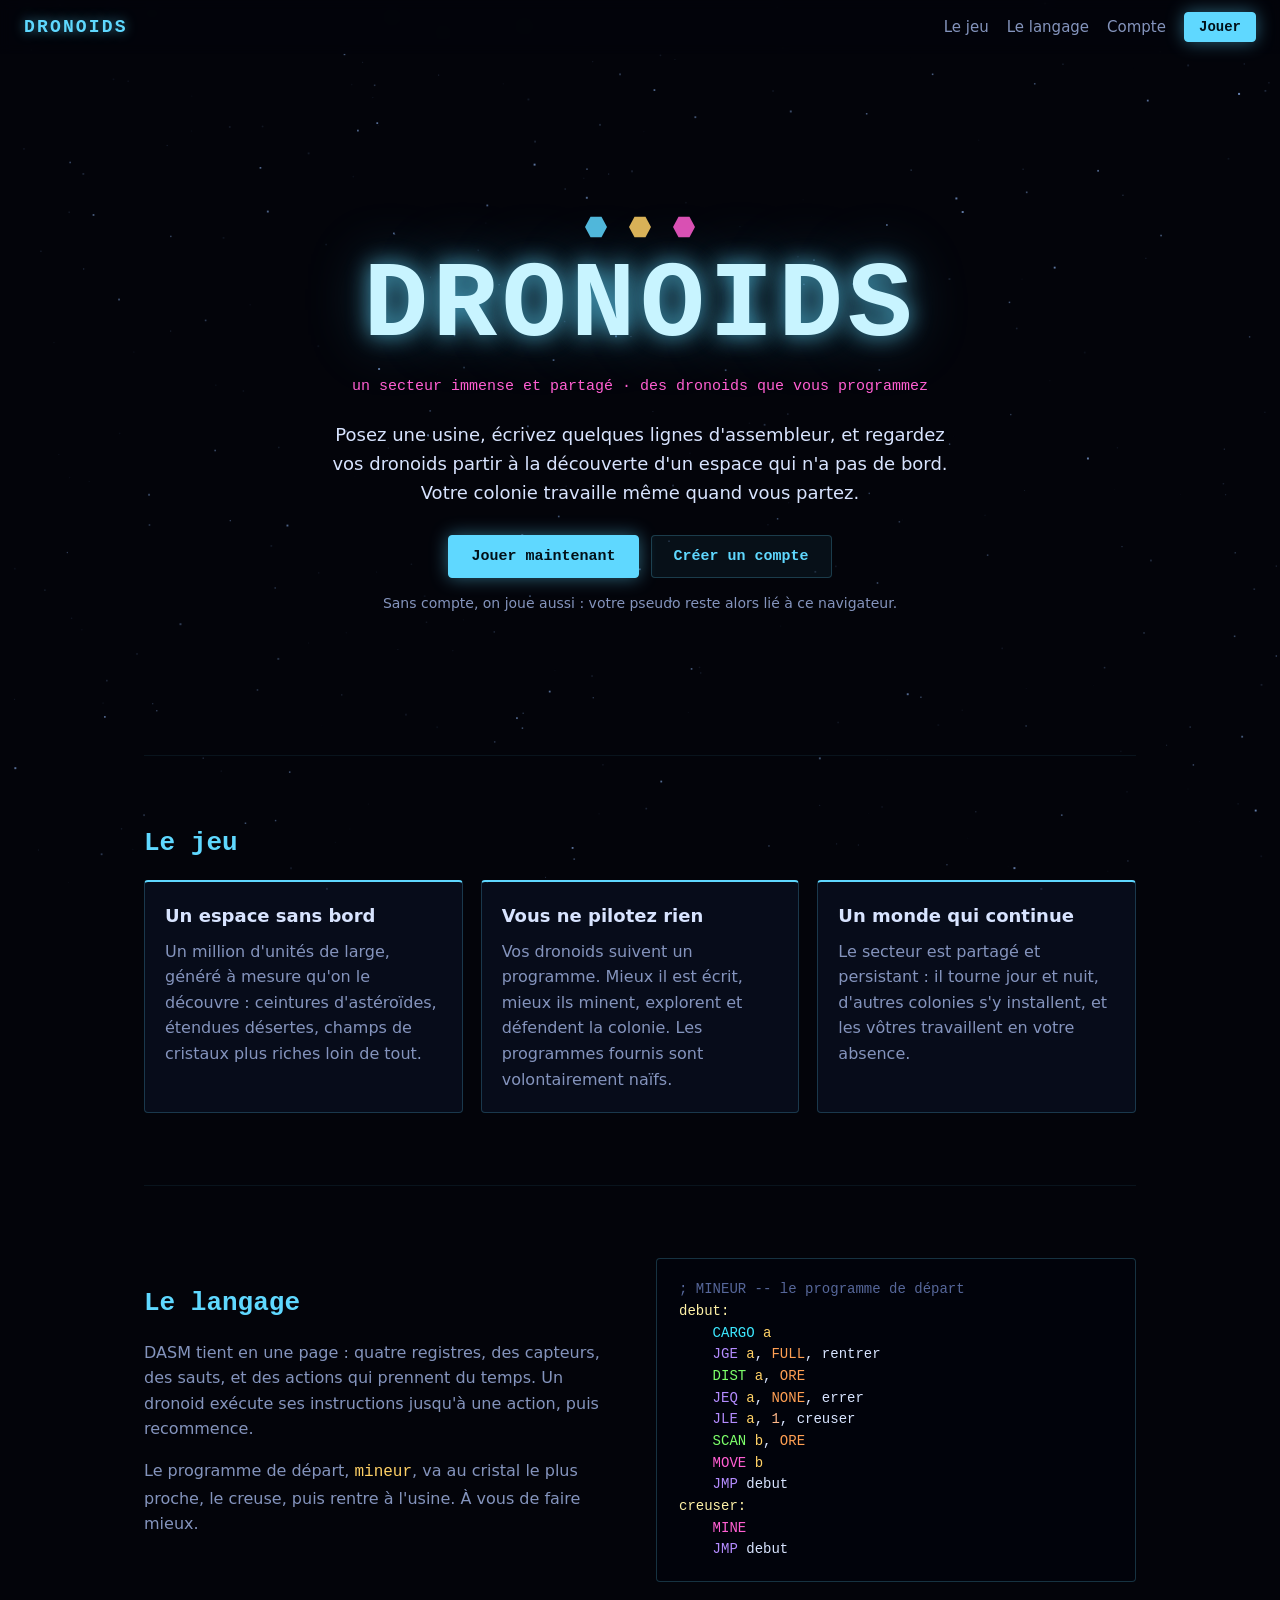
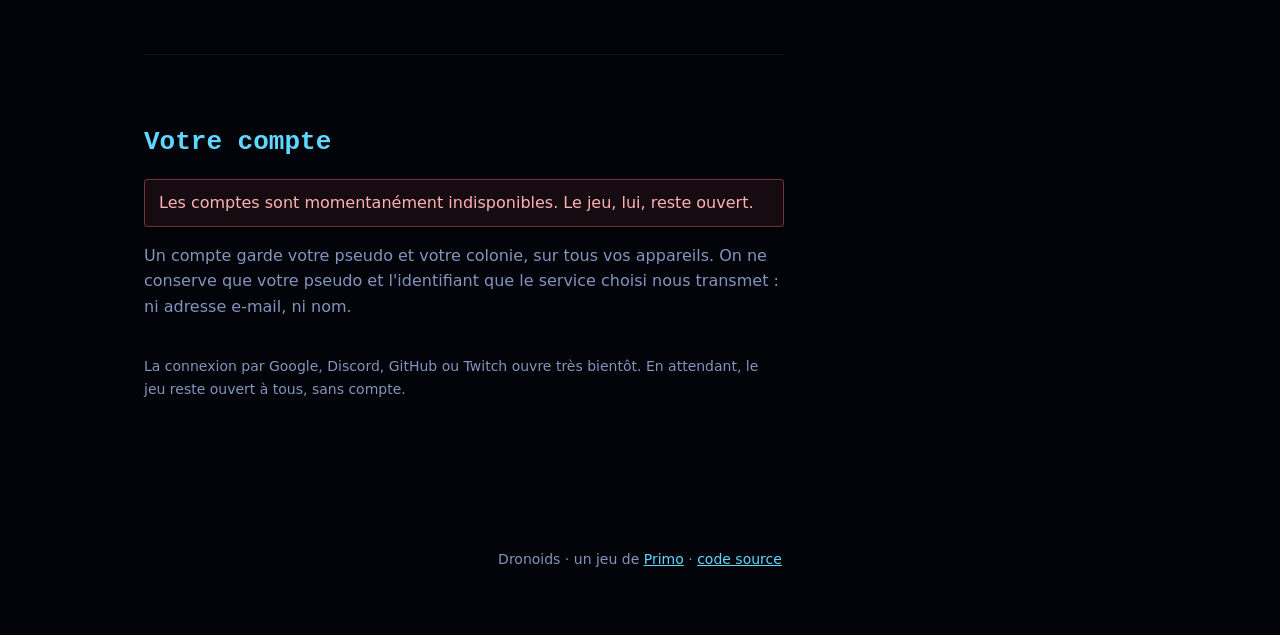
==== site/www/index.html @ c0c1394d "A site around the game, with Google, Discord, GitHub and Twitch accounts https://primo-ideas.xyz/dro" ====
<!DOCTYPE html>
<html lang="fr">
<head>
    <meta charset="utf-8">
    <meta name="viewport" content="width=device-width, initial-scale=1">
    <title>Dronoids</title>
    <meta name="description" content="Un secteur immense et partagé, où vos dronoids suivent à la lettre les programmes que vous écrivez.">
    <link rel="stylesheet" href="site.css">
</head>
<body>
    <canvas id="sky" aria-hidden="true"></canvas>

    <header class="top">
        <a class="brand" href="./">DRONOIDS</a>
        <nav>
            <a href="#jeu">Le jeu</a>
            <a href="#langage">Le langage</a>
            <a href="#compte" id="nav-account">Compte</a>
            <a class="play small" href="jouer/">Jouer</a>
        </nav>
    </header>

    <main>
        <section class="hero">
            <div class="hexes" aria-hidden="true"><span></span><span></span><span></span></div>
            <h1>DRONOIDS</h1>
            <p class="tagline">un secteur immense et partagé · des dronoids que vous programmez</p>
            <p class="lead">Posez une usine, écrivez quelques lignes d'assembleur, et regardez vos dronoids
                partir à la découverte d'un espace qui n'a pas de bord. Votre colonie travaille même quand vous partez.</p>
            <div class="actions">
                <a class="play" href="jouer/">Jouer maintenant</a>
                <a class="ghost" href="#compte" id="hero-account">Créer un compte</a>
            </div>
            <p class="note" id="hero-note">Sans compte, on joue aussi : votre pseudo reste alors lié à ce navigateur.</p>
        </section>

        <section id="jeu" class="band">
            <h2>Le jeu</h2>
            <div class="cards">
                <article>
                    <h3>Un espace sans bord</h3>
                    <p>Un million d'unités de large, généré à mesure qu'on le découvre : ceintures d'astéroïdes,
                        étendues désertes, champs de cristaux plus riches loin de tout.</p>
                </article>
                <article>
                    <h3>Vous ne pilotez rien</h3>
                    <p>Vos dronoids suivent un programme. Mieux il est écrit, mieux ils minent, explorent
                        et défendent la colonie. Les programmes fournis sont volontairement naïfs.</p>
                </article>
                <article>
                    <h3>Un monde qui continue</h3>
                    <p>Le secteur est partagé et persistant : il tourne jour et nuit, d'autres colonies s'y
                        installent, et les vôtres travaillent en votre absence.</p>
                </article>
            </div>
        </section>

        <section id="langage" class="band split">
            <div>
                <h2>Le langage</h2>
                <p>DASM tient en une page : quatre registres, des capteurs, des sauts, et des actions qui
                    prennent du temps. Un dronoid exécute ses instructions jusqu'à une action, puis recommence.</p>
                <p>Le programme de départ, <code>mineur</code>, va au cristal le plus proche, le creuse,
                    puis rentre à l'usine. À vous de faire mieux.</p>
            </div>
            <pre class="code"><span class="c">; MINEUR -- le programme de départ</span>
<span class="l">debut:</span>
    <span class="d">CARGO</span> <span class="r">a</span>
    <span class="f">JGE</span> <span class="r">a</span>, <span class="k">FULL</span>, rentrer
    <span class="s">DIST</span> <span class="r">a</span>, <span class="k">ORE</span>
    <span class="f">JEQ</span> <span class="r">a</span>, <span class="k">NONE</span>, errer
    <span class="f">JLE</span> <span class="r">a</span>, <span class="n">1</span>, creuser
    <span class="s">SCAN</span> <span class="r">b</span>, <span class="k">ORE</span>
    <span class="a">MOVE</span> <span class="r">b</span>
    <span class="f">JMP</span> debut
<span class="l">creuser:</span>
    <span class="a">MINE</span>
    <span class="f">JMP</span> debut</pre>
        </section>

        <section id="compte" class="band account">
            <h2>Votre compte</h2>
            <p class="error" id="error" hidden></p>

            <div id="signed-out" hidden>
                <p>Un compte garde votre pseudo et votre colonie, sur tous vos appareils.
                    On ne conserve que votre pseudo et l'identifiant que le service choisi nous transmet :
                    ni adresse e-mail, ni nom.</p>
                <div class="providers" id="providers"></div>
                <p class="note" id="no-provider" hidden>La connexion par Google, Discord, GitHub ou Twitch
                    ouvre très bientôt. En attendant, le jeu reste ouvert à tous, sans compte.</p>
            </div>

            <form id="choose" hidden>
                <p>Dernière étape : le pseudo sous lequel les autres colonies vous verront.
                    Il ne se change pas ensuite.</p>
                <label for="pseudo">Pseudo</label>
                <div class="row">
                    <input id="pseudo" name="pseudo" maxlength="20" minlength="3" autocomplete="nickname" required>
                    <button type="submit" class="play">Valider</button>
                </div>
                <p class="note" id="guest-note" hidden></p>
            </form>

            <div id="signed-in" hidden>
                <p class="welcome">Connecté en tant que <strong id="who"></strong>.</p>
                <div class="actions">
                    <a class="play" href="jouer/">Jouer</a>
                    <button type="button" class="ghost" id="logout">Se déconnecter</button>
                </div>
                <div class="linked">
                    <p>Services reliés : <span id="linked"></span></p>
                    <div class="providers small" id="more-providers"></div>
                </div>
                <details class="danger">
                    <summary>Supprimer le compte</summary>
                    <p>Le compte, le pseudo et les services reliés sont effacés. La colonie reste dans le secteur,
                        sous ce nom, mais plus personne ne pourra la reprendre.</p>
                    <button type="button" id="delete">Supprimer définitivement</button>
                </details>
            </div>
        </section>
    </main>

    <footer>
        <p>Dronoids · un jeu de <a href="https://primo-ideas.xyz/">Primo</a> ·
            <a href="https://github.com/primo-ideas/dronoids">code source</a></p>
    </footer>

    <script src="site.js"></script>
</body>
</html>
---- site/www/site.css ----
:root {
    --bg: #03040a;
    --panel: rgba(10, 16, 34, 0.72);
    --edge: rgba(95, 216, 255, 0.22);
    --text: #d8e4ff;
    --dim: #8494bd;
    --accent: #5fd8ff;
    --pink: #ff5fd2;
    --ore: #ffd166;
    --good: #7dff6a;
    --bad: #ff6b6b;
    --mono: "Fira Mono", ui-monospace, Menlo, Consolas, monospace;
}

* { box-sizing: border-box; }

html { scroll-behavior: smooth; }

body {
    margin: 0;
    background: var(--bg);
    color: var(--text);
    font: 16px/1.6 system-ui, -apple-system, "Segoe UI", sans-serif;
    overflow-x: hidden;
}

#sky {
    position: fixed;
    inset: 0;
    width: 100%;
    height: 100%;
    z-index: -1;
}

a { color: var(--accent); }

.top {
    position: sticky;
    top: 0;
    display: flex;
    align-items: center;
    justify-content: space-between;
    gap: 16px;
    padding: 12px 24px;
    background: rgba(3, 4, 10, 0.8);
    backdrop-filter: blur(6px);
    z-index: 2;
}

.brand {
    font: 600 18px var(--mono);
    letter-spacing: 0.12em;
    color: var(--accent);
    text-decoration: none;
    text-shadow: 0 0 12px rgba(95, 216, 255, 0.6);
}

nav { display: flex; align-items: center; gap: 18px; flex-wrap: wrap; }
nav a { color: var(--dim); text-decoration: none; font-size: 15px; }
nav a:hover { color: var(--text); }

main { max-width: 1040px; margin: 0 auto; padding: 0 24px; }

.hero { text-align: center; padding: 18vh 0 14vh; }

.hexes { display: flex; justify-content: center; gap: 22px; margin-bottom: 14px; }
.hexes span {
    width: 22px;
    height: 22px;
    clip-path: polygon(25% 3%, 75% 3%, 100% 50%, 75% 97%, 25% 97%, 0 50%);
    background: var(--accent);
    opacity: 0.85;
    animation: turn 9s linear infinite;
}
.hexes span:nth-child(2) { background: var(--ore); animation-duration: 13s; }
.hexes span:nth-child(3) { background: var(--pink); animation-direction: reverse; }
@keyframes turn { to { transform: rotate(360deg); } }

h1 {
    margin: 0;
    font: 600 clamp(48px, 11vw, 108px) / 1 var(--mono);
    letter-spacing: 0.04em;
    color: #c8f4ff;
    text-shadow: 0 0 22px rgba(95, 216, 255, 0.75), 0 0 60px rgba(95, 216, 255, 0.35);
}

.tagline { color: var(--pink); font: 15px var(--mono); margin: 18px 0 26px; }
.lead { max-width: 620px; margin: 0 auto; color: var(--text); font-size: 18px; }

.actions { display: flex; justify-content: center; gap: 12px; flex-wrap: wrap; margin-top: 28px; }

.play, .ghost, button {
    display: inline-block;
    padding: 12px 22px;
    border-radius: 4px;
    font: 600 15px var(--mono);
    text-decoration: none;
    cursor: pointer;
}
.play {
    color: #021018;
    background: var(--accent);
    border: 1px solid var(--accent);
    box-shadow: 0 0 18px rgba(95, 216, 255, 0.45);
}
.play:hover { box-shadow: 0 0 28px rgba(95, 216, 255, 0.75); }
.play.small { padding: 6px 14px; font-size: 14px; color: #021018; }
.ghost, button {
    color: var(--accent);
    background: rgba(95, 216, 255, 0.06);
    border: 1px solid var(--edge);
}
.ghost:hover, button:hover { background: rgba(95, 216, 255, 0.14); }

.note { color: var(--dim); font-size: 14px; }

.band { padding: 72px 0; border-top: 1px solid rgba(95, 216, 255, 0.08); }
h2 { font: 600 26px var(--mono); color: var(--accent); margin: 0 0 22px; }
h3 { margin: 0 0 8px; font-size: 18px; }

.cards { display: grid; grid-template-columns: repeat(auto-fit, minmax(240px, 1fr)); gap: 18px; }
.cards article {
    padding: 20px;
    background: var(--panel);
    border: 1px solid var(--edge);
    border-top: 2px solid var(--accent);
    border-radius: 4px;
}
.cards article p { color: var(--dim); margin: 0; }

.split { display: grid; grid-template-columns: 1fr 1fr; gap: 32px; align-items: center; }
.split p { color: var(--dim); }
code { font-family: var(--mono); color: var(--ore); }

.code {
    margin: 0;
    padding: 20px 22px;
    background: rgba(2, 4, 12, 0.92);
    border: 1px solid var(--edge);
    border-radius: 4px;
    font: 14px/1.55 var(--mono);
    color: var(--text);
    overflow-x: auto;
}
.code .c { color: #56679a; }
.code .l { color: #fff2a8; }
.code .r { color: #ffd166; }
.code .k { color: #ff9f53; }
.code .n { color: #ffb88a; }
.code .a { color: #ff5fd2; }
.code .s { color: #7dff6a; }
.code .d { color: #3ce8ff; }
.code .f { color: #b48cff; }

.account { max-width: 640px; }
.account > div > p, .account form > p { color: var(--dim); }
.account .actions { justify-content: flex-start; }
.providers { display: flex; flex-wrap: wrap; gap: 10px; margin: 18px 0; }
.providers a {
    display: inline-flex;
    align-items: center;
    gap: 10px;
    padding: 11px 18px;
    border: 1px solid var(--edge);
    border-radius: 4px;
    background: var(--panel);
    color: var(--text);
    text-decoration: none;
    font-weight: 600;
}
.providers a:hover { border-color: var(--accent); }
.providers.small a { padding: 7px 12px; font-size: 14px; font-weight: 500; }
.providers .dot { width: 10px; height: 10px; border-radius: 50%; }

label { display: block; font: 13px var(--mono); color: var(--dim); margin-bottom: 6px; }
.row { display: flex; gap: 10px; }
input {
    flex: 1;
    min-width: 0;
    padding: 12px 14px;
    border: 1px solid var(--edge);
    border-radius: 4px;
    background: rgba(0, 0, 0, 0.5);
    color: var(--text);
    font: 17px var(--mono);
}
input:focus { outline: none; border-color: var(--accent); }

.error {
    padding: 10px 14px;
    border: 1px solid rgba(255, 107, 107, 0.4);
    border-radius: 4px;
    background: rgba(255, 107, 107, 0.08);
    color: #ffb3b3;
}
.welcome { font-size: 18px; color: var(--text) !important; }
.welcome strong { color: var(--accent); font-family: var(--mono); }
.linked { margin-top: 28px; }
.linked p { margin: 0; }

.danger { margin-top: 36px; color: var(--dim); }
.danger summary { cursor: pointer; font-size: 14px; }
.danger button { color: var(--bad); border-color: rgba(255, 107, 107, 0.4); background: rgba(255, 107, 107, 0.06); }

footer { text-align: center; color: var(--dim); font-size: 14px; padding: 48px 24px; }

@media (max-width: 720px) {
    .top { padding: 10px 16px; }
    nav a:not(.play) { display: none; }
    main { padding: 0 16px; }
    .hero { padding: 12vh 0 10vh; }
    .split { grid-template-columns: 1fr; }
    .row { flex-direction: column; }
}

@media (prefers-reduced-motion: reduce) {
    html { scroll-behavior: auto; }
    .hexes span { animation: none; }
}
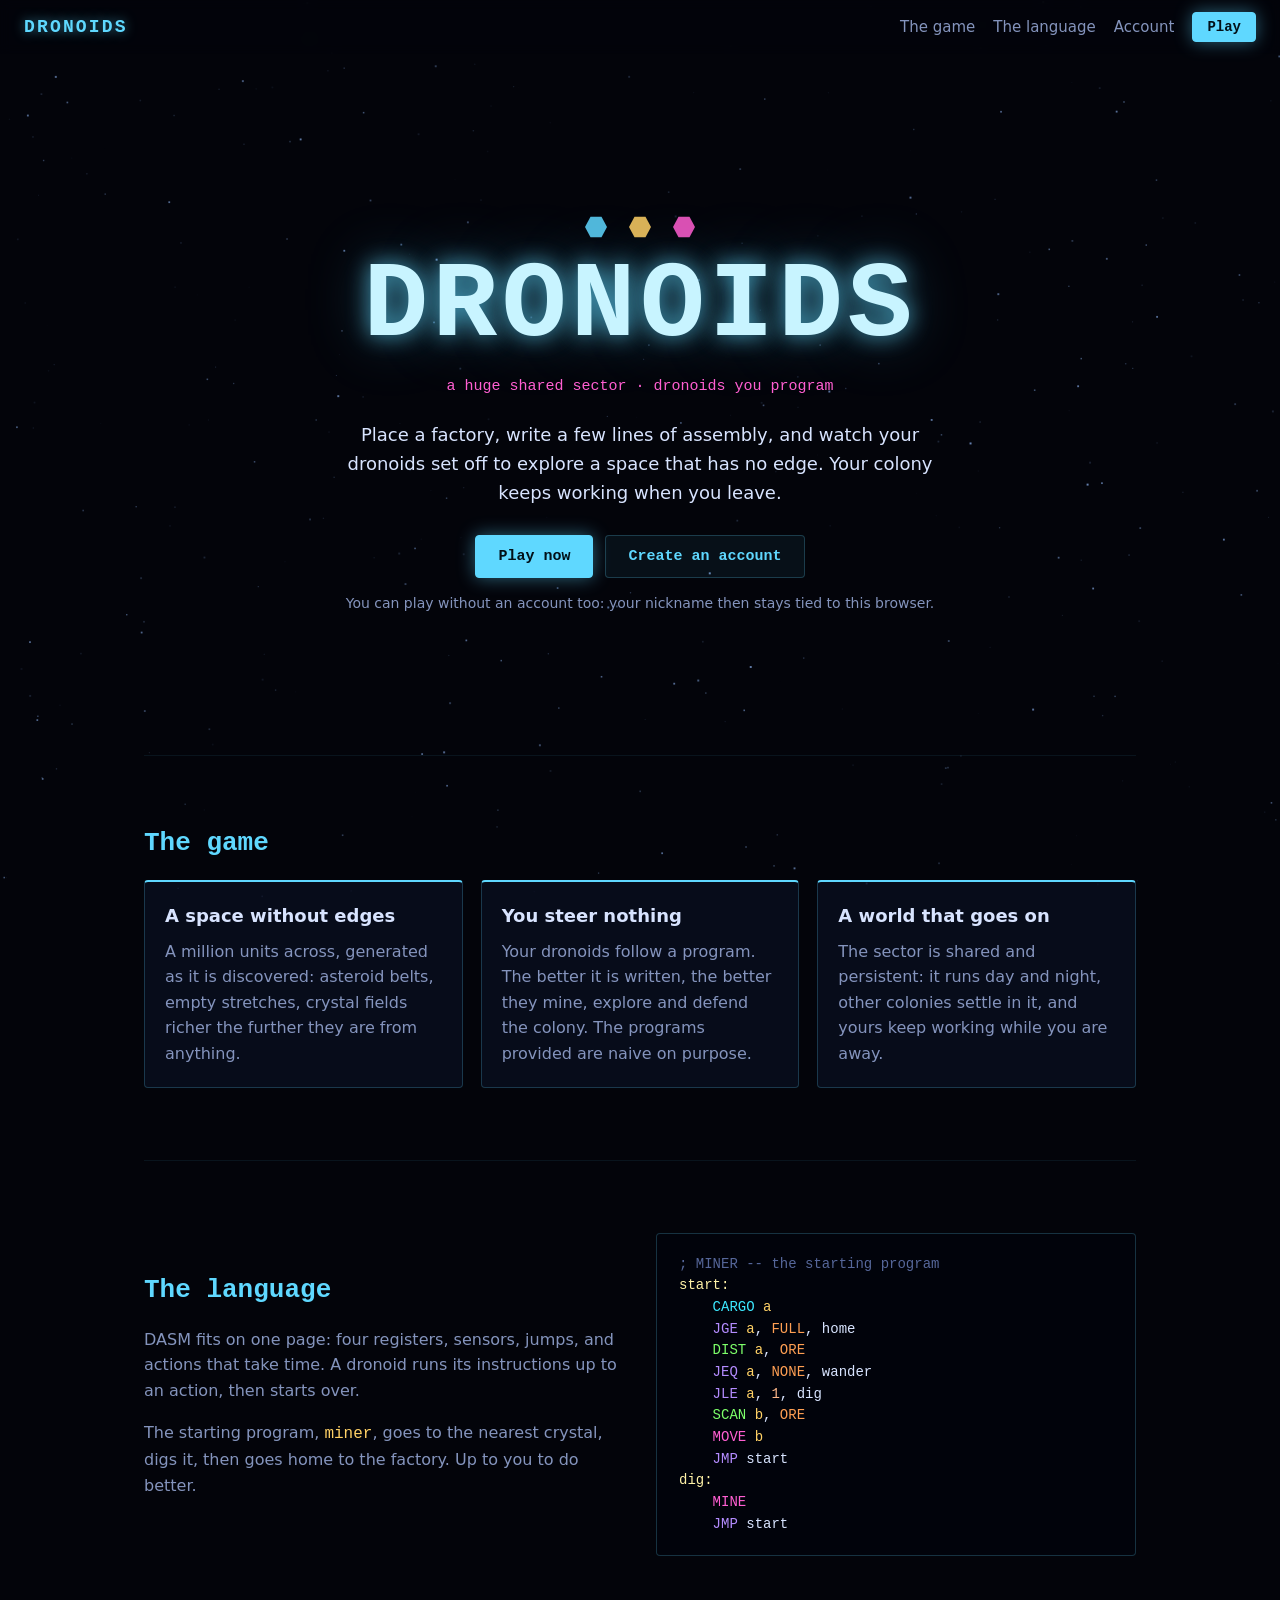
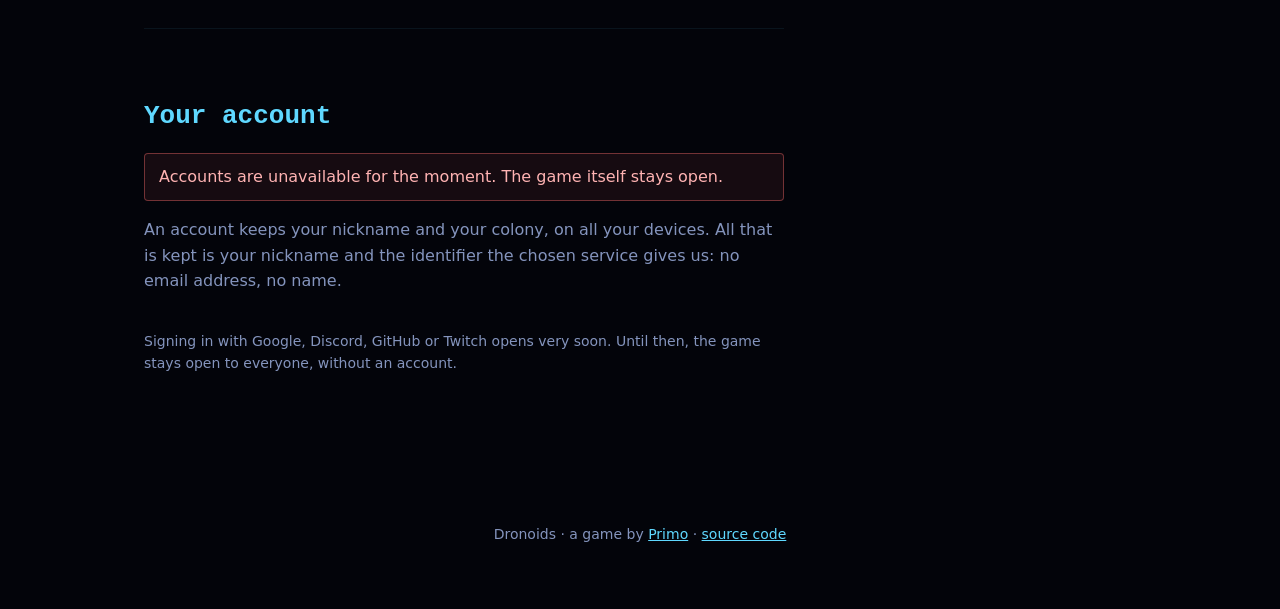
==== commit 6e3fdecc: "Translate the game, the site and the repository into English Everything a player reads, and everythi" ====
--- a/site/www/index.html
+++ b/site/www/index.html
@@ -1,10 +1,10 @@
 <!DOCTYPE html>
-<html lang="fr">
+<html lang="en">
 <head>
     <meta charset="utf-8">
     <meta name="viewport" content="width=device-width, initial-scale=1">
     <title>Dronoids</title>
-    <meta name="description" content="Un secteur immense et partagé, où vos dronoids suivent à la lettre les programmes que vous écrivez.">
+    <meta name="description" content="A huge shared sector, where your dronoids follow to the letter the programs you write.">
     <link rel="stylesheet" href="site.css">
 </head>
 <body>
@@ -13,10 +13,10 @@
     <header class="top">
         <a class="brand" href="./">DRONOIDS</a>
         <nav>
-            <a href="#jeu">Le jeu</a>
-            <a href="#langage">Le langage</a>
-            <a href="#compte" id="nav-account">Compte</a>
-            <a class="play small" href="jouer/">Jouer</a>
+            <a href="#game">The game</a>
+            <a href="#language">The language</a>
+            <a href="#account" id="nav-account">Account</a>
+            <a class="play small" href="play/">Play</a>
         </nav>
     </header>
 
@@ -24,107 +24,107 @@
         <section class="hero">
             <div class="hexes" aria-hidden="true"><span></span><span></span><span></span></div>
             <h1>DRONOIDS</h1>
-            <p class="tagline">un secteur immense et partagé · des dronoids que vous programmez</p>
-            <p class="lead">Posez une usine, écrivez quelques lignes d'assembleur, et regardez vos dronoids
-                partir à la découverte d'un espace qui n'a pas de bord. Votre colonie travaille même quand vous partez.</p>
+            <p class="tagline">a huge shared sector · dronoids you program</p>
+            <p class="lead">Place a factory, write a few lines of assembly, and watch your dronoids
+                set off to explore a space that has no edge. Your colony keeps working when you leave.</p>
             <div class="actions">
-                <a class="play" href="jouer/">Jouer maintenant</a>
-                <a class="ghost" href="#compte" id="hero-account">Créer un compte</a>
+                <a class="play" href="play/">Play now</a>
+                <a class="ghost" href="#account" id="hero-account">Create an account</a>
             </div>
-            <p class="note" id="hero-note">Sans compte, on joue aussi : votre pseudo reste alors lié à ce navigateur.</p>
+            <p class="note" id="hero-note">You can play without an account too: your nickname then stays tied to this browser.</p>
         </section>
 
-        <section id="jeu" class="band">
-            <h2>Le jeu</h2>
+        <section id="game" class="band">
+            <h2>The game</h2>
             <div class="cards">
                 <article>
-                    <h3>Un espace sans bord</h3>
-                    <p>Un million d'unités de large, généré à mesure qu'on le découvre : ceintures d'astéroïdes,
-                        étendues désertes, champs de cristaux plus riches loin de tout.</p>
+                    <h3>A space without edges</h3>
+                    <p>A million units across, generated as it is discovered: asteroid belts,
+                        empty stretches, crystal fields richer the further they are from anything.</p>
                 </article>
                 <article>
-                    <h3>Vous ne pilotez rien</h3>
-                    <p>Vos dronoids suivent un programme. Mieux il est écrit, mieux ils minent, explorent
-                        et défendent la colonie. Les programmes fournis sont volontairement naïfs.</p>
+                    <h3>You steer nothing</h3>
+                    <p>Your dronoids follow a program. The better it is written, the better they mine, explore
+                        and defend the colony. The programs provided are naive on purpose.</p>
                 </article>
                 <article>
-                    <h3>Un monde qui continue</h3>
-                    <p>Le secteur est partagé et persistant : il tourne jour et nuit, d'autres colonies s'y
-                        installent, et les vôtres travaillent en votre absence.</p>
+                    <h3>A world that goes on</h3>
+                    <p>The sector is shared and persistent: it runs day and night, other colonies settle
+                        in it, and yours keep working while you are away.</p>
                 </article>
             </div>
         </section>
 
-        <section id="langage" class="band split">
+        <section id="language" class="band split">
             <div>
-                <h2>Le langage</h2>
-                <p>DASM tient en une page : quatre registres, des capteurs, des sauts, et des actions qui
-                    prennent du temps. Un dronoid exécute ses instructions jusqu'à une action, puis recommence.</p>
-                <p>Le programme de départ, <code>mineur</code>, va au cristal le plus proche, le creuse,
-                    puis rentre à l'usine. À vous de faire mieux.</p>
+                <h2>The language</h2>
+                <p>DASM fits on one page: four registers, sensors, jumps, and actions that
+                    take time. A dronoid runs its instructions up to an action, then starts over.</p>
+                <p>The starting program, <code>miner</code>, goes to the nearest crystal, digs it,
+                    then goes home to the factory. Up to you to do better.</p>
             </div>
-            <pre class="code"><span class="c">; MINEUR -- le programme de départ</span>
-<span class="l">debut:</span>
+            <pre class="code"><span class="c">; MINER -- the starting program</span>
+<span class="l">start:</span>
     <span class="d">CARGO</span> <span class="r">a</span>
-    <span class="f">JGE</span> <span class="r">a</span>, <span class="k">FULL</span>, rentrer
+    <span class="f">JGE</span> <span class="r">a</span>, <span class="k">FULL</span>, home
     <span class="s">DIST</span> <span class="r">a</span>, <span class="k">ORE</span>
-    <span class="f">JEQ</span> <span class="r">a</span>, <span class="k">NONE</span>, errer
-    <span class="f">JLE</span> <span class="r">a</span>, <span class="n">1</span>, creuser
+    <span class="f">JEQ</span> <span class="r">a</span>, <span class="k">NONE</span>, wander
+    <span class="f">JLE</span> <span class="r">a</span>, <span class="n">1</span>, dig
     <span class="s">SCAN</span> <span class="r">b</span>, <span class="k">ORE</span>
     <span class="a">MOVE</span> <span class="r">b</span>
-    <span class="f">JMP</span> debut
-<span class="l">creuser:</span>
+    <span class="f">JMP</span> start
+<span class="l">dig:</span>
     <span class="a">MINE</span>
-    <span class="f">JMP</span> debut</pre>
+    <span class="f">JMP</span> start</pre>
         </section>
 
-        <section id="compte" class="band account">
-            <h2>Votre compte</h2>
+        <section id="account" class="band account">
+            <h2>Your account</h2>
             <p class="error" id="error" hidden></p>
 
             <div id="signed-out" hidden>
-                <p>Un compte garde votre pseudo et votre colonie, sur tous vos appareils.
-                    On ne conserve que votre pseudo et l'identifiant que le service choisi nous transmet :
-                    ni adresse e-mail, ni nom.</p>
+                <p>An account keeps your nickname and your colony, on all your devices.
+                    All that is kept is your nickname and the identifier the chosen service gives us:
+                    no email address, no name.</p>
                 <div class="providers" id="providers"></div>
-                <p class="note" id="no-provider" hidden>La connexion par Google, Discord, GitHub ou Twitch
-                    ouvre très bientôt. En attendant, le jeu reste ouvert à tous, sans compte.</p>
+                <p class="note" id="no-provider" hidden>Signing in with Google, Discord, GitHub or Twitch
+                    opens very soon. Until then, the game stays open to everyone, without an account.</p>
             </div>
 
             <form id="choose" hidden>
-                <p>Dernière étape : le pseudo sous lequel les autres colonies vous verront.
-                    Il ne se change pas ensuite.</p>
-                <label for="pseudo">Pseudo</label>
+                <p>One last step: the nickname the other colonies will see you under.
+                    It cannot be changed afterwards.</p>
+                <label for="nickname">Nickname</label>
                 <div class="row">
-                    <input id="pseudo" name="pseudo" maxlength="20" minlength="3" autocomplete="nickname" required>
-                    <button type="submit" class="play">Valider</button>
+                    <input id="nickname" name="nickname" maxlength="20" minlength="3" autocomplete="nickname" required>
+                    <button type="submit" class="play">Confirm</button>
                 </div>
                 <p class="note" id="guest-note" hidden></p>
             </form>
 
             <div id="signed-in" hidden>
-                <p class="welcome">Connecté en tant que <strong id="who"></strong>.</p>
+                <p class="welcome">Signed in as <strong id="who"></strong>.</p>
                 <div class="actions">
-                    <a class="play" href="jouer/">Jouer</a>
-                    <button type="button" class="ghost" id="logout">Se déconnecter</button>
+                    <a class="play" href="play/">Play</a>
+                    <button type="button" class="ghost" id="logout">Sign out</button>
                 </div>
                 <div class="linked">
-                    <p>Services reliés : <span id="linked"></span></p>
+                    <p>Linked services: <span id="linked"></span></p>
                     <div class="providers small" id="more-providers"></div>
                 </div>
                 <details class="danger">
-                    <summary>Supprimer le compte</summary>
-                    <p>Le compte, le pseudo et les services reliés sont effacés. La colonie reste dans le secteur,
-                        sous ce nom, mais plus personne ne pourra la reprendre.</p>
-                    <button type="button" id="delete">Supprimer définitivement</button>
+                    <summary>Delete the account</summary>
+                    <p>The account, the nickname and the linked services are erased. The colony stays in the sector,
+                        under that name, but nobody will ever be able to take it back.</p>
+                    <button type="button" id="delete">Delete for good</button>
                 </details>
             </div>
         </section>
     </main>
 
     <footer>
-        <p>Dronoids · un jeu de <a href="https://primo-ideas.xyz/">Primo</a> ·
-            <a href="https://github.com/primo-ideas/dronoids">code source</a></p>
+        <p>Dronoids · a game by <a href="https://primo-ideas.xyz/">Primo</a> ·
+            <a href="https://github.com/primo-ideas/dronoids">source code</a></p>
     </footer>
 
     <script src="site.js"></script>
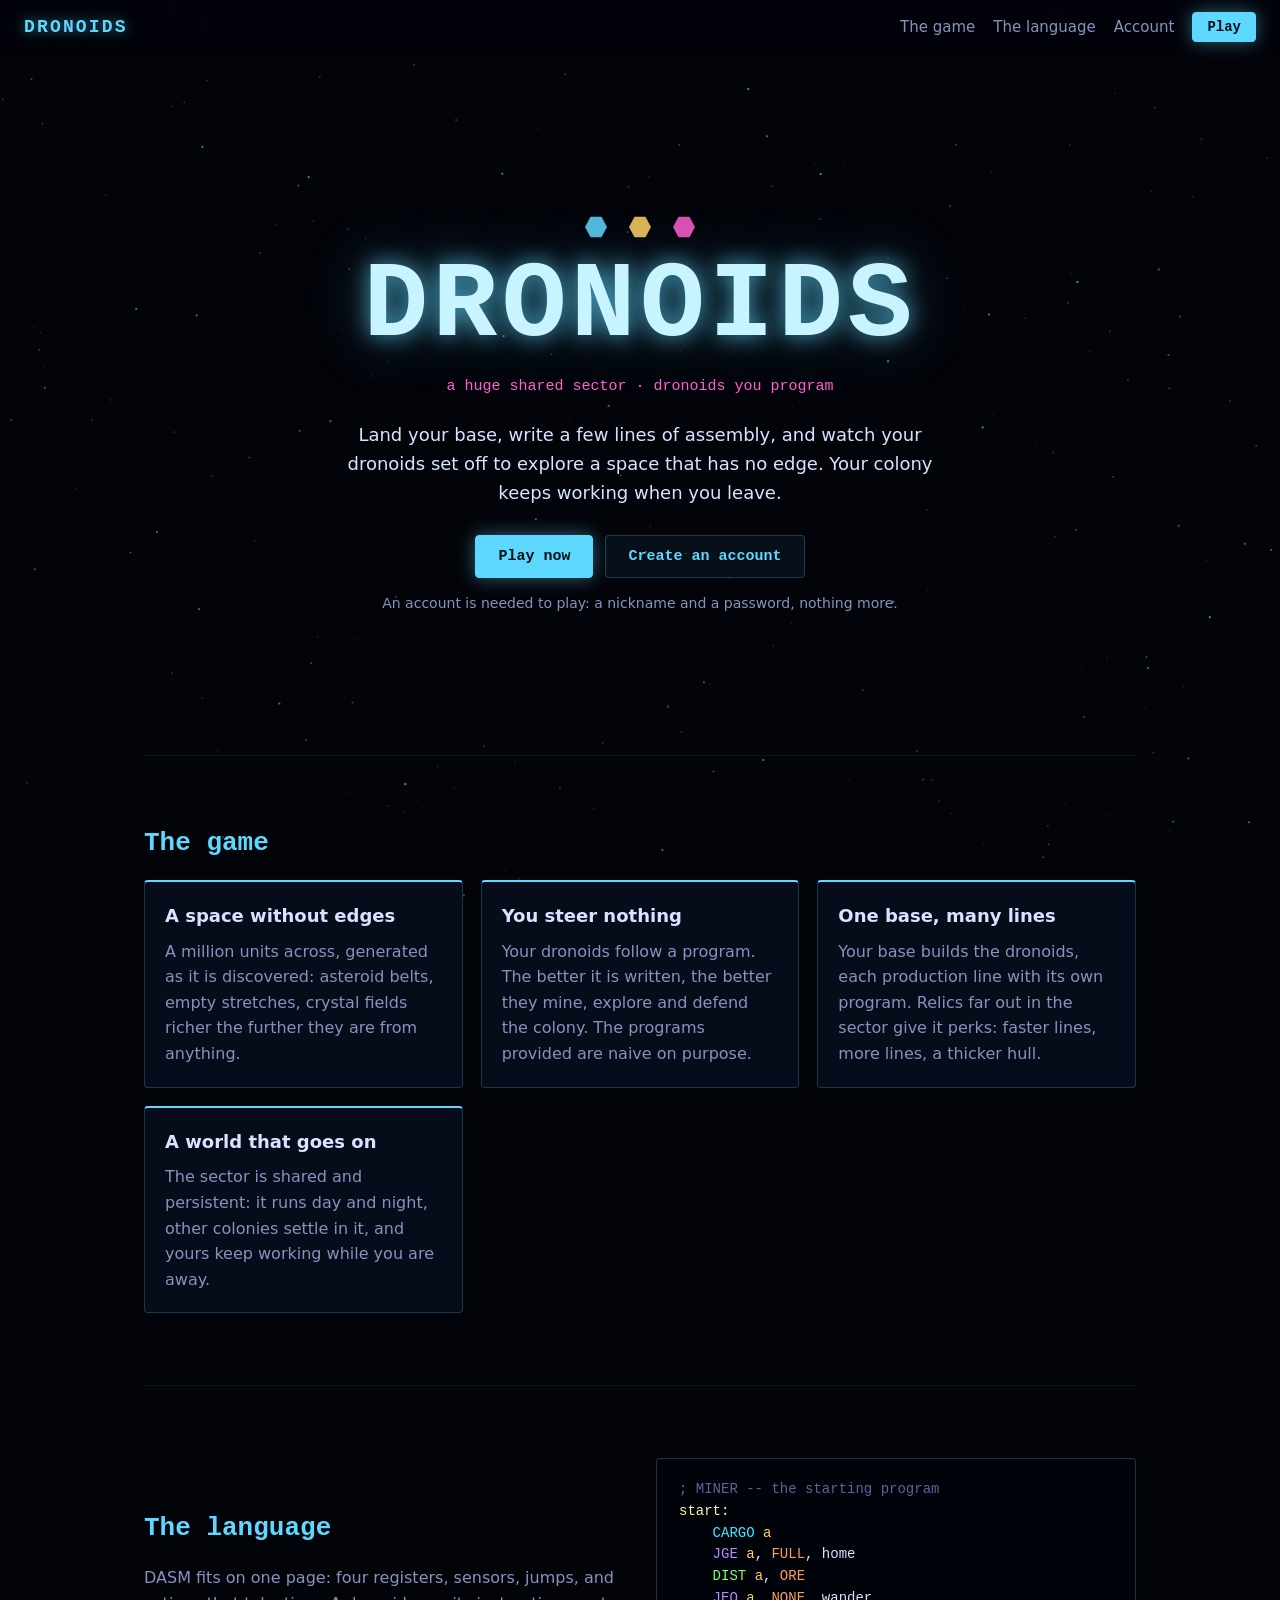
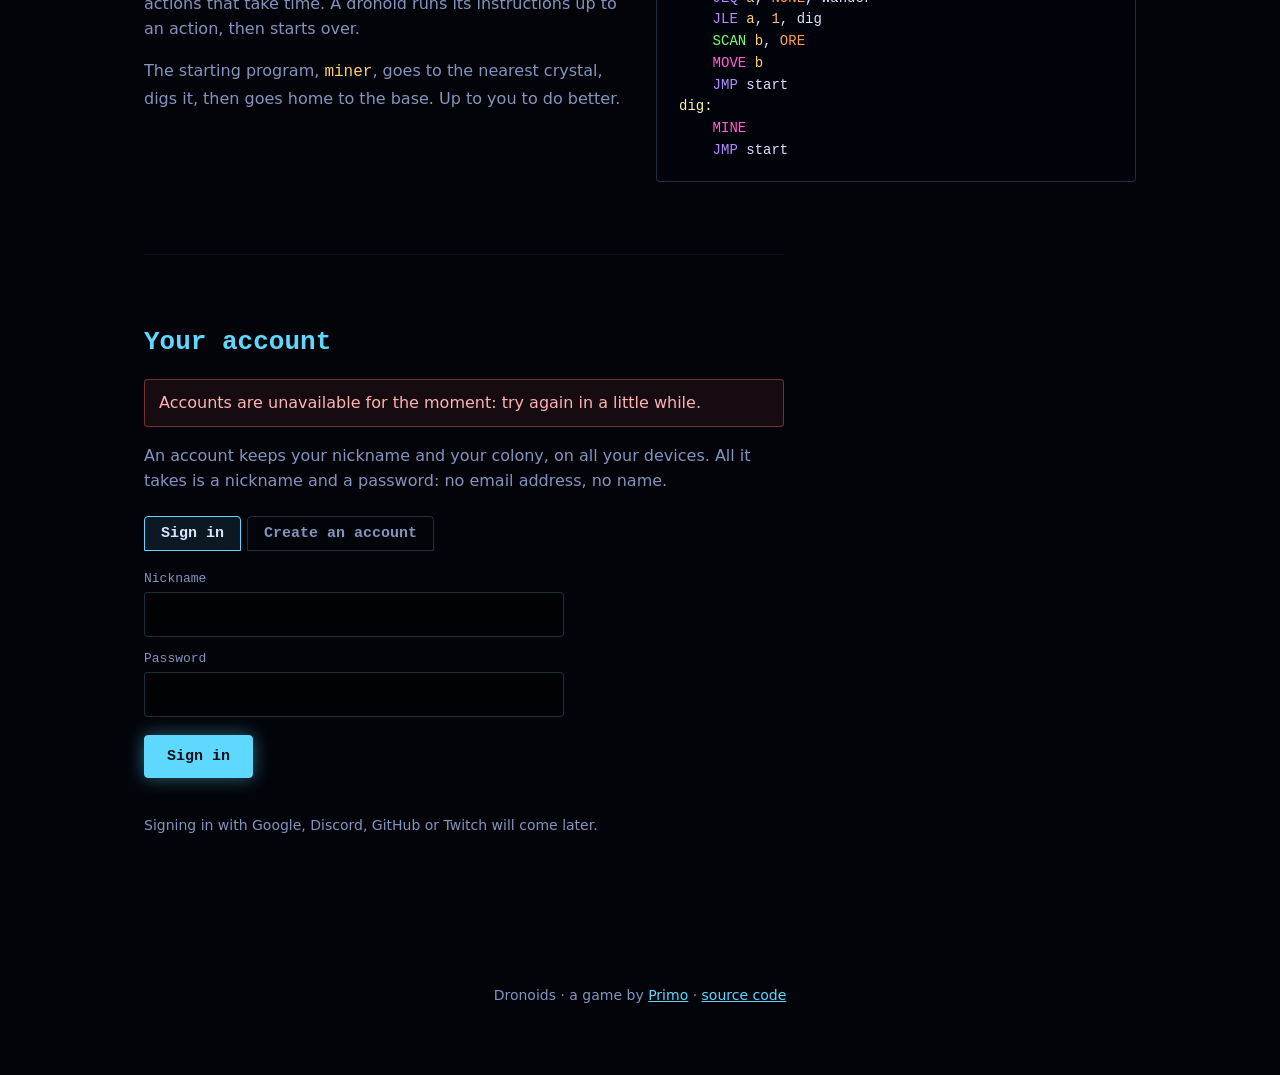
==== commit 0790c32c: "Accounts required; one central base with production lines and perks Playing in the shared sector now" ====
--- a/site/www/index.html
+++ b/site/www/index.html
@@ -25,13 +25,13 @@
             <div class="hexes" aria-hidden="true"><span></span><span></span><span></span></div>
             <h1>DRONOIDS</h1>
             <p class="tagline">a huge shared sector · dronoids you program</p>
-            <p class="lead">Place a factory, write a few lines of assembly, and watch your dronoids
+            <p class="lead">Land your base, write a few lines of assembly, and watch your dronoids
                 set off to explore a space that has no edge. Your colony keeps working when you leave.</p>
             <div class="actions">
                 <a class="play" href="play/">Play now</a>
                 <a class="ghost" href="#account" id="hero-account">Create an account</a>
             </div>
-            <p class="note" id="hero-note">You can play without an account too: your nickname then stays tied to this browser.</p>
+            <p class="note" id="hero-note">An account is needed to play: a nickname and a password, nothing more.</p>
         </section>
 
         <section id="game" class="band">
@@ -48,6 +48,11 @@
                         and defend the colony. The programs provided are naive on purpose.</p>
                 </article>
                 <article>
+                    <h3>One base, many lines</h3>
+                    <p>Your base builds the dronoids, each production line with its own program.
+                        Relics far out in the sector give it perks: faster lines, more lines, a thicker hull.</p>
+                </article>
+                <article>
                     <h3>A world that goes on</h3>
                     <p>The sector is shared and persistent: it runs day and night, other colonies settle
                         in it, and yours keep working while you are away.</p>
@@ -61,7 +66,7 @@
                 <p>DASM fits on one page: four registers, sensors, jumps, and actions that
                     take time. A dronoid runs its instructions up to an action, then starts over.</p>
                 <p>The starting program, <code>miner</code>, goes to the nearest crystal, digs it,
-                    then goes home to the factory. Up to you to do better.</p>
+                    then goes home to the base. Up to you to do better.</p>
             </div>
             <pre class="code"><span class="c">; MINER -- the starting program</span>
 <span class="l">start:</span>
@@ -84,11 +89,31 @@
 
             <div id="signed-out" hidden>
                 <p>An account keeps your nickname and your colony, on all your devices.
-                    All that is kept is your nickname and the identifier the chosen service gives us:
-                    no email address, no name.</p>
+                    All it takes is a nickname and a password: no email address, no name.</p>
+                <div class="tabs" role="tablist">
+                    <button type="button" class="tab" id="tab-signin" role="tab">Sign in</button>
+                    <button type="button" class="tab" id="tab-register" role="tab">Create an account</button>
+                </div>
+                <form id="signin" class="stack" hidden>
+                    <label for="signin-nickname">Nickname</label>
+                    <input id="signin-nickname" maxlength="20" autocomplete="username" required>
+                    <label for="signin-password">Password</label>
+                    <input id="signin-password" type="password" maxlength="128" autocomplete="current-password" required>
+                    <button type="submit" class="play">Sign in</button>
+                </form>
+                <form id="register" class="stack" hidden>
+                    <label for="register-nickname">Nickname</label>
+                    <input id="register-nickname" minlength="3" maxlength="20" autocomplete="username" required>
+                    <p class="note">The name the other colonies see you under. It cannot be changed afterwards.</p>
+                    <p class="note" id="guest-note" hidden></p>
+                    <label for="register-password">Password <span class="hint">(8 characters or more)</span></label>
+                    <input id="register-password" type="password" minlength="8" maxlength="128" autocomplete="new-password" required>
+                    <label for="register-again">The same password again</label>
+                    <input id="register-again" type="password" minlength="8" maxlength="128" autocomplete="new-password" required>
+                    <button type="submit" class="play">Create the account</button>
+                </form>
                 <div class="providers" id="providers"></div>
-                <p class="note" id="no-provider" hidden>Signing in with Google, Discord, GitHub or Twitch
-                    opens very soon. Until then, the game stays open to everyone, without an account.</p>
+                <p class="note" id="no-provider" hidden>Signing in with Google, Discord, GitHub or Twitch will come later.</p>
             </div>
 
             <form id="choose" hidden>
@@ -99,7 +124,7 @@
                     <input id="nickname" name="nickname" maxlength="20" minlength="3" autocomplete="nickname" required>
                     <button type="submit" class="play">Confirm</button>
                 </div>
-                <p class="note" id="guest-note" hidden></p>
+                <p class="note" id="choose-note" hidden></p>
             </form>
 
             <div id="signed-in" hidden>
@@ -108,13 +133,26 @@
                     <a class="play" href="play/">Play</a>
                     <button type="button" class="ghost" id="logout">Sign out</button>
                 </div>
-                <div class="linked">
+                <div class="linked" id="linked-box" hidden>
                     <p>Linked services: <span id="linked"></span></p>
                     <div class="providers small" id="more-providers"></div>
                 </div>
+                <details class="settings">
+                    <summary id="password-summary">Change the password</summary>
+                    <form id="password" class="stack">
+                        <div id="current-box">
+                            <label for="password-current">Current password</label>
+                            <input id="password-current" type="password" maxlength="128" autocomplete="current-password">
+                        </div>
+                        <label for="password-new">New password <span class="hint">(8 characters or more)</span></label>
+                        <input id="password-new" type="password" minlength="8" maxlength="128" autocomplete="new-password" required>
+                        <button type="submit">Save</button>
+                        <p class="note" id="password-done" hidden>Saved.</p>
+                    </form>
+                </details>
                 <details class="danger">
                     <summary>Delete the account</summary>
-                    <p>The account, the nickname and the linked services are erased. The colony stays in the sector,
+                    <p>The account and the nickname are erased. The colony stays in the sector,
                         under that name, but nobody will ever be able to take it back.</p>
                     <button type="button" id="delete">Delete for good</button>
                 </details>
--- a/site/www/site.css
+++ b/site/www/site.css
@@ -186,6 +186,20 @@
 }
 input:focus { outline: none; border-color: var(--accent); }
 
+[hidden] { display: none !important; }
+
+.tabs { display: flex; gap: 6px; margin: 22px 0 6px; }
+.tabs .tab { padding: 8px 16px; border-radius: 4px 4px 0 0; color: var(--dim); background: transparent; }
+.tabs .tab[aria-selected="true"] { color: var(--text); border-color: var(--accent); background: rgba(95, 216, 255, 0.1); }
+.stack { display: flex; flex-direction: column; align-items: stretch; max-width: 420px; }
+.stack label { margin-top: 14px; }
+.stack input { flex: none; width: 100%; box-sizing: border-box; }
+.stack .note { margin: 6px 0 0; font-size: 13px; }
+.stack button { align-self: flex-start; margin-top: 18px; }
+.hint { color: var(--dim); opacity: 0.8; }
+.settings { margin-top: 28px; color: var(--dim); }
+.settings summary { cursor: pointer; font-size: 14px; }
+
 .error {
     padding: 10px 14px;
     border: 1px solid rgba(255, 107, 107, 0.4);
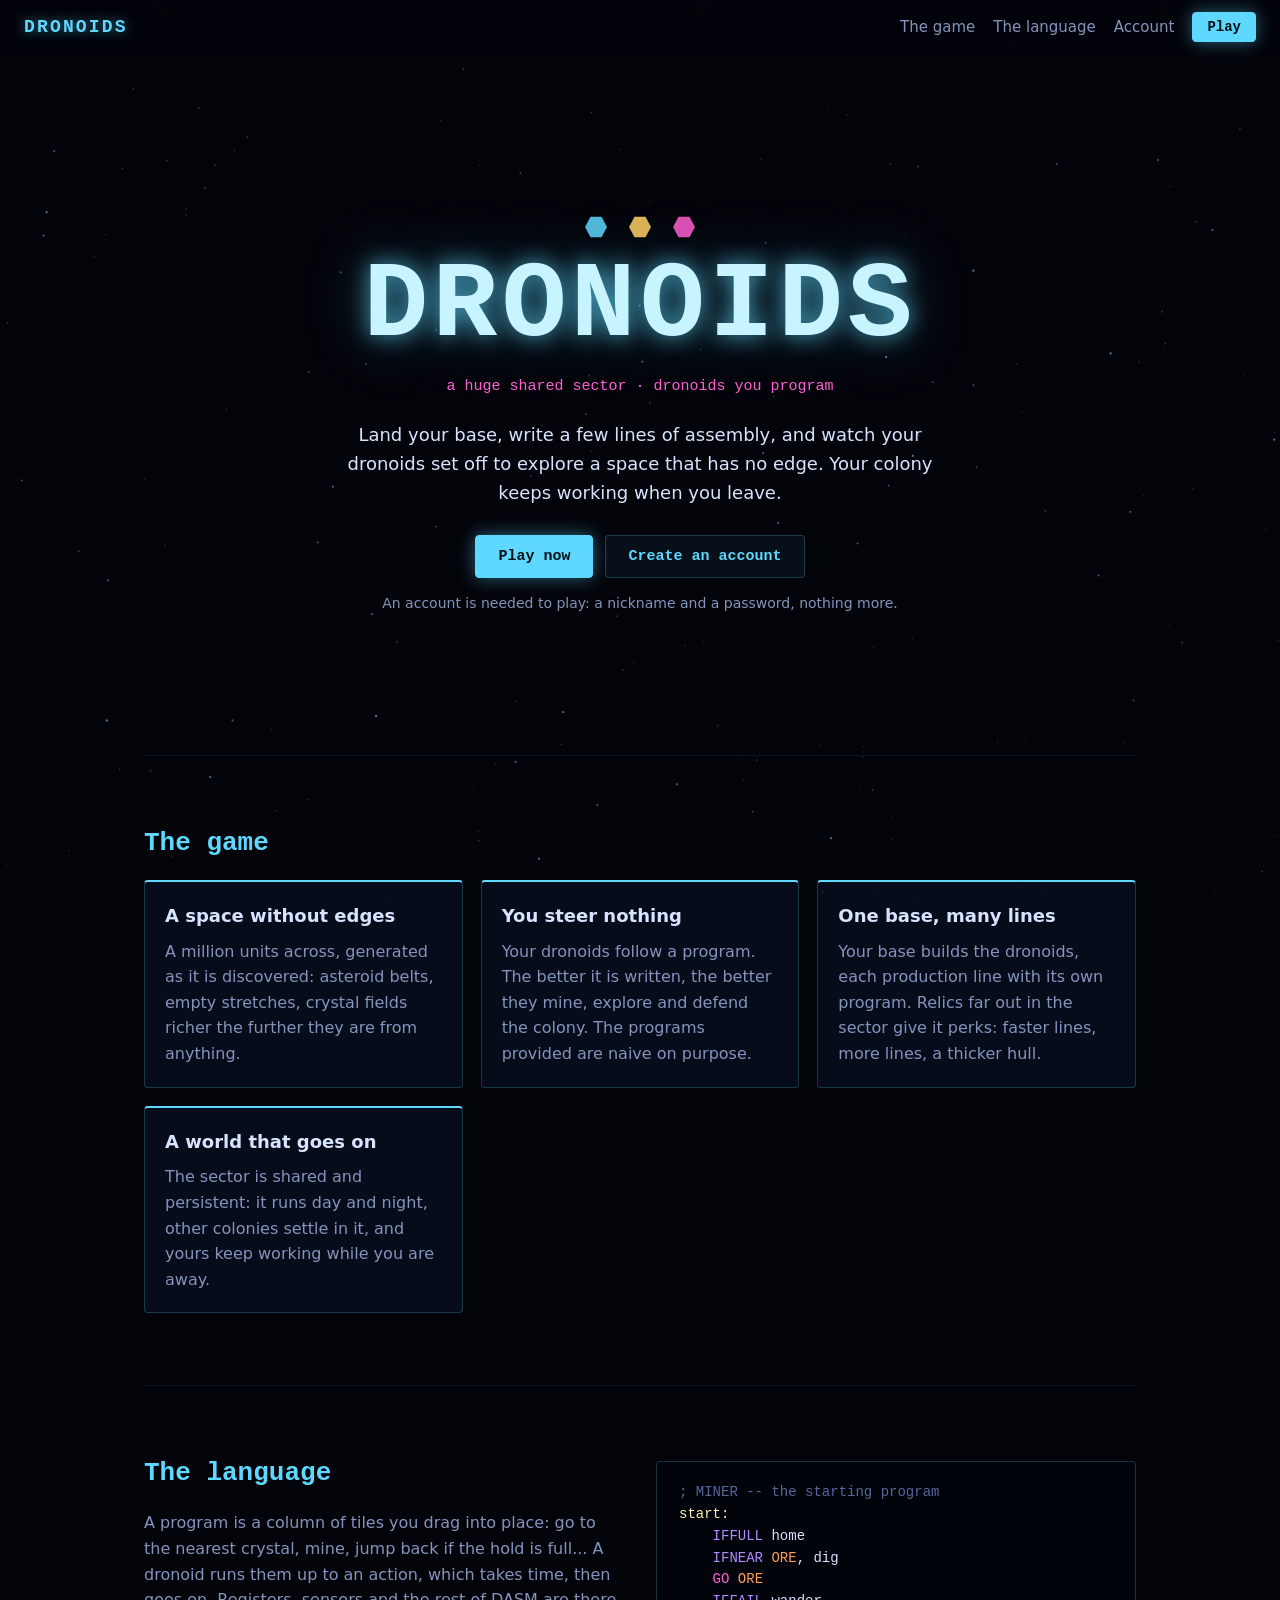
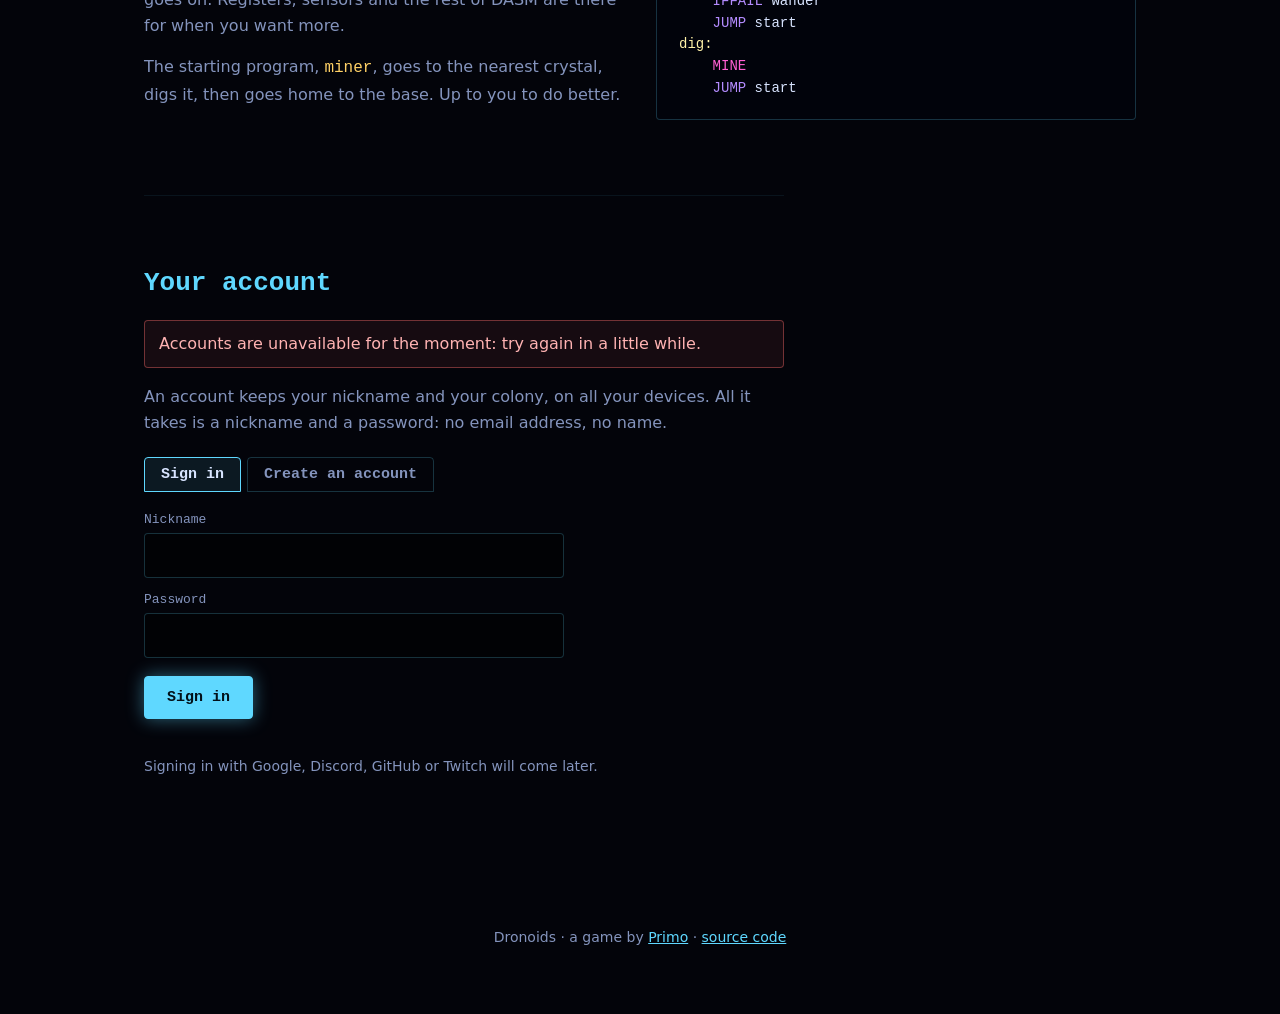
==== commit 48e54c25: "Programs as drag-and-drop tiles, simpler instructions, farther zoom out Programs are now built from " ====
--- a/site/www/index.html
+++ b/site/www/index.html
@@ -63,24 +63,23 @@
         <section id="language" class="band split">
             <div>
                 <h2>The language</h2>
-                <p>DASM fits on one page: four registers, sensors, jumps, and actions that
-                    take time. A dronoid runs its instructions up to an action, then starts over.</p>
+                <p>A program is a column of tiles you drag into place: go to the nearest crystal,
+                    mine, jump back if the hold is full... A dronoid runs them up to an action,
+                    which takes time, then goes on. Registers, sensors and the rest of DASM
+                    are there for when you want more.</p>
                 <p>The starting program, <code>miner</code>, goes to the nearest crystal, digs it,
                     then goes home to the base. Up to you to do better.</p>
             </div>
             <pre class="code"><span class="c">; MINER -- the starting program</span>
 <span class="l">start:</span>
-    <span class="d">CARGO</span> <span class="r">a</span>
-    <span class="f">JGE</span> <span class="r">a</span>, <span class="k">FULL</span>, home
-    <span class="s">DIST</span> <span class="r">a</span>, <span class="k">ORE</span>
-    <span class="f">JEQ</span> <span class="r">a</span>, <span class="k">NONE</span>, wander
-    <span class="f">JLE</span> <span class="r">a</span>, <span class="n">1</span>, dig
-    <span class="s">SCAN</span> <span class="r">b</span>, <span class="k">ORE</span>
-    <span class="a">MOVE</span> <span class="r">b</span>
-    <span class="f">JMP</span> start
+    <span class="f">IFFULL</span> home
+    <span class="f">IFNEAR</span> <span class="k">ORE</span>, dig
+    <span class="a">GO</span> <span class="k">ORE</span>
+    <span class="f">IFFAIL</span> wander
+    <span class="f">JUMP</span> start
 <span class="l">dig:</span>
     <span class="a">MINE</span>
-    <span class="f">JMP</span> start</pre>
+    <span class="f">JUMP</span> start</pre>
         </section>
 
         <section id="account" class="band account">
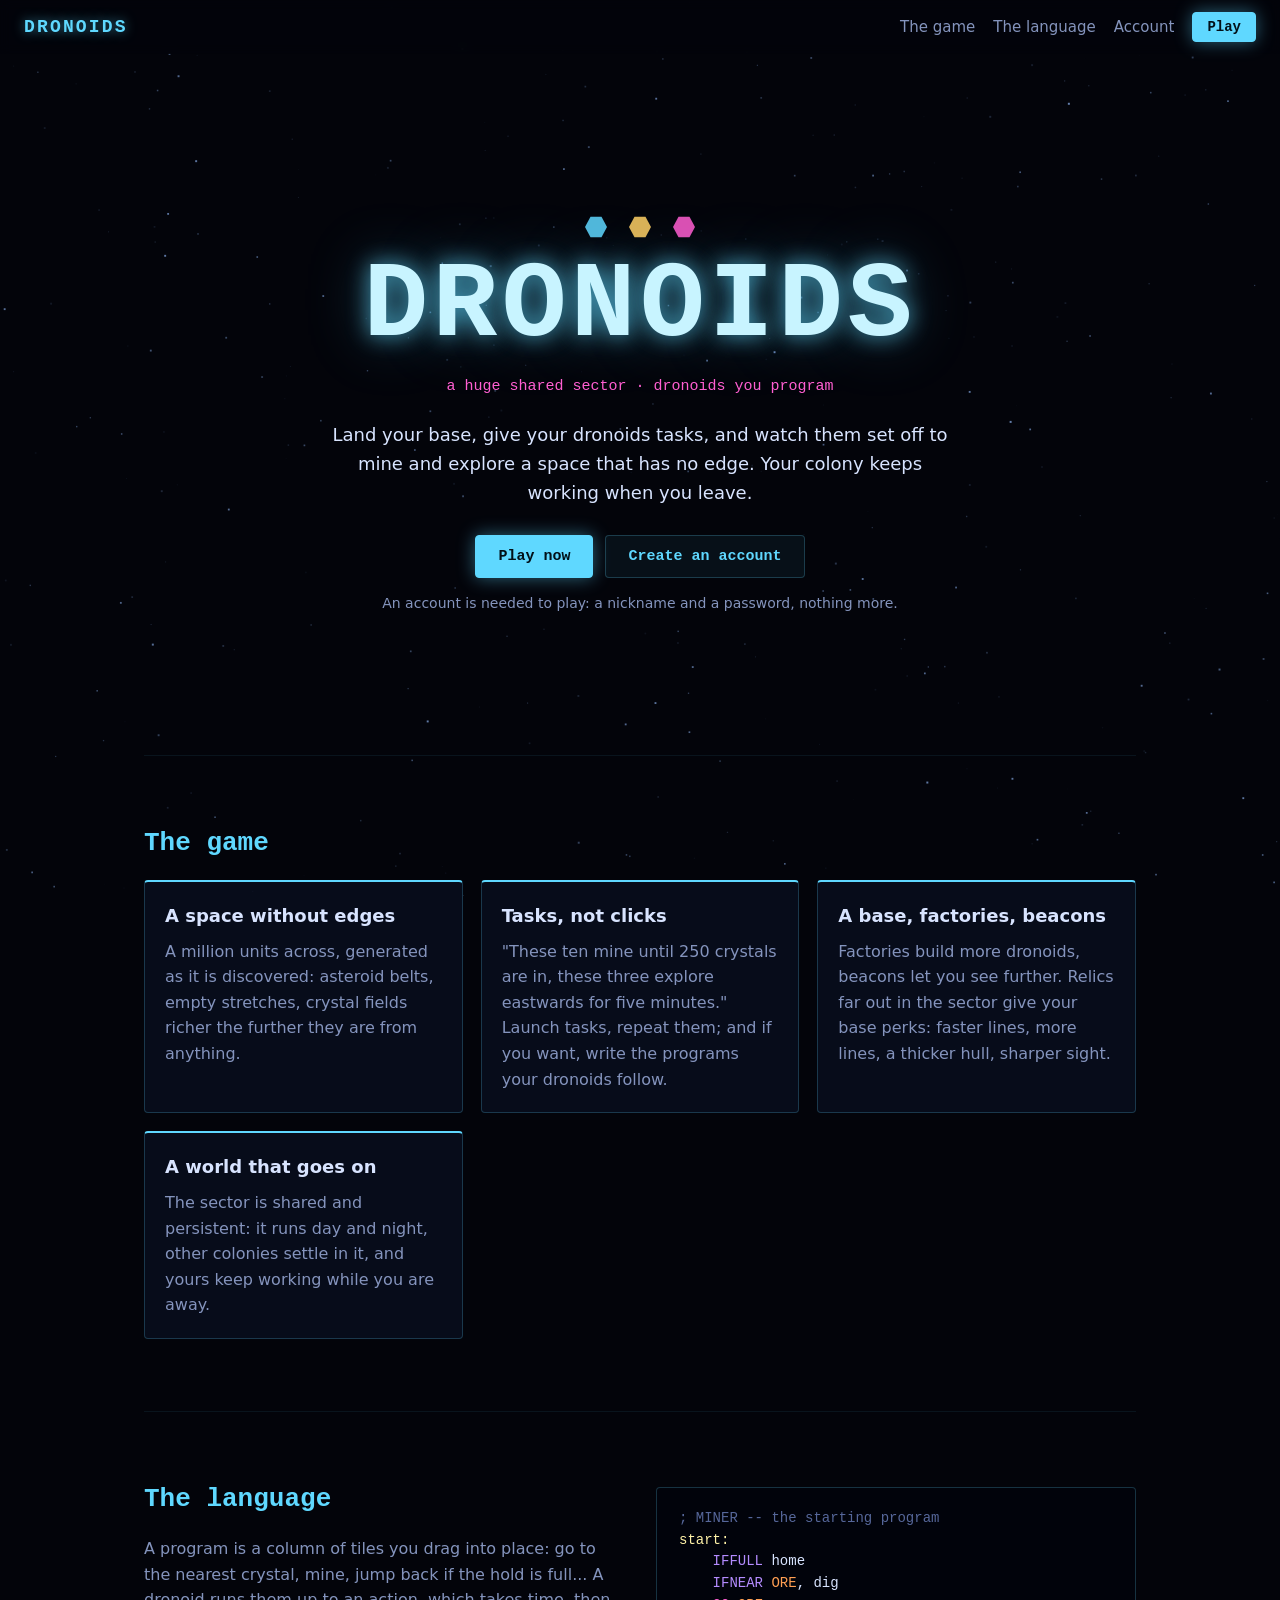
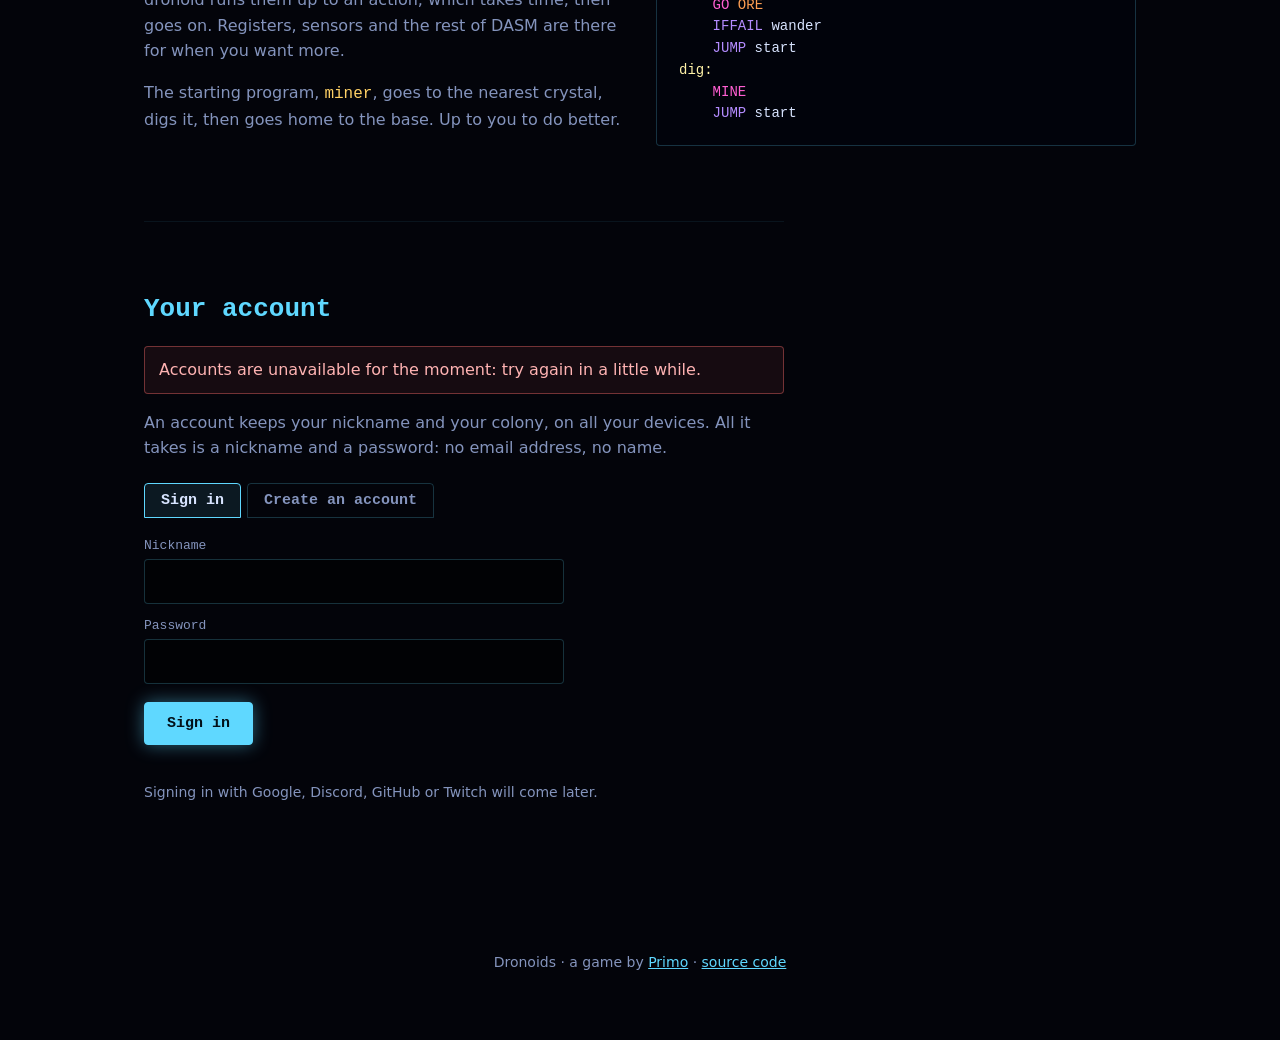
==== commit 87cee64b: "Tasks, factories and beacons; programs out of the way Dronoids are now put to work with tasks: a kin" ====
--- a/site/www/index.html
+++ b/site/www/index.html
@@ -25,8 +25,8 @@
             <div class="hexes" aria-hidden="true"><span></span><span></span><span></span></div>
             <h1>DRONOIDS</h1>
             <p class="tagline">a huge shared sector · dronoids you program</p>
-            <p class="lead">Land your base, write a few lines of assembly, and watch your dronoids
-                set off to explore a space that has no edge. Your colony keeps working when you leave.</p>
+            <p class="lead">Land your base, give your dronoids tasks, and watch them set off to mine
+                and explore a space that has no edge. Your colony keeps working when you leave.</p>
             <div class="actions">
                 <a class="play" href="play/">Play now</a>
                 <a class="ghost" href="#account" id="hero-account">Create an account</a>
@@ -43,14 +43,14 @@
                         empty stretches, crystal fields richer the further they are from anything.</p>
                 </article>
                 <article>
-                    <h3>You steer nothing</h3>
-                    <p>Your dronoids follow a program. The better it is written, the better they mine, explore
-                        and defend the colony. The programs provided are naive on purpose.</p>
+                    <h3>Tasks, not clicks</h3>
+                    <p>"These ten mine until 250 crystals are in, these three explore eastwards for five minutes."
+                        Launch tasks, repeat them; and if you want, write the programs your dronoids follow.</p>
                 </article>
                 <article>
-                    <h3>One base, many lines</h3>
-                    <p>Your base builds the dronoids, each production line with its own program.
-                        Relics far out in the sector give it perks: faster lines, more lines, a thicker hull.</p>
+                    <h3>A base, factories, beacons</h3>
+                    <p>Factories build more dronoids, beacons let you see further. Relics far out in the
+                        sector give your base perks: faster lines, more lines, a thicker hull, sharper sight.</p>
                 </article>
                 <article>
                     <h3>A world that goes on</h3>
